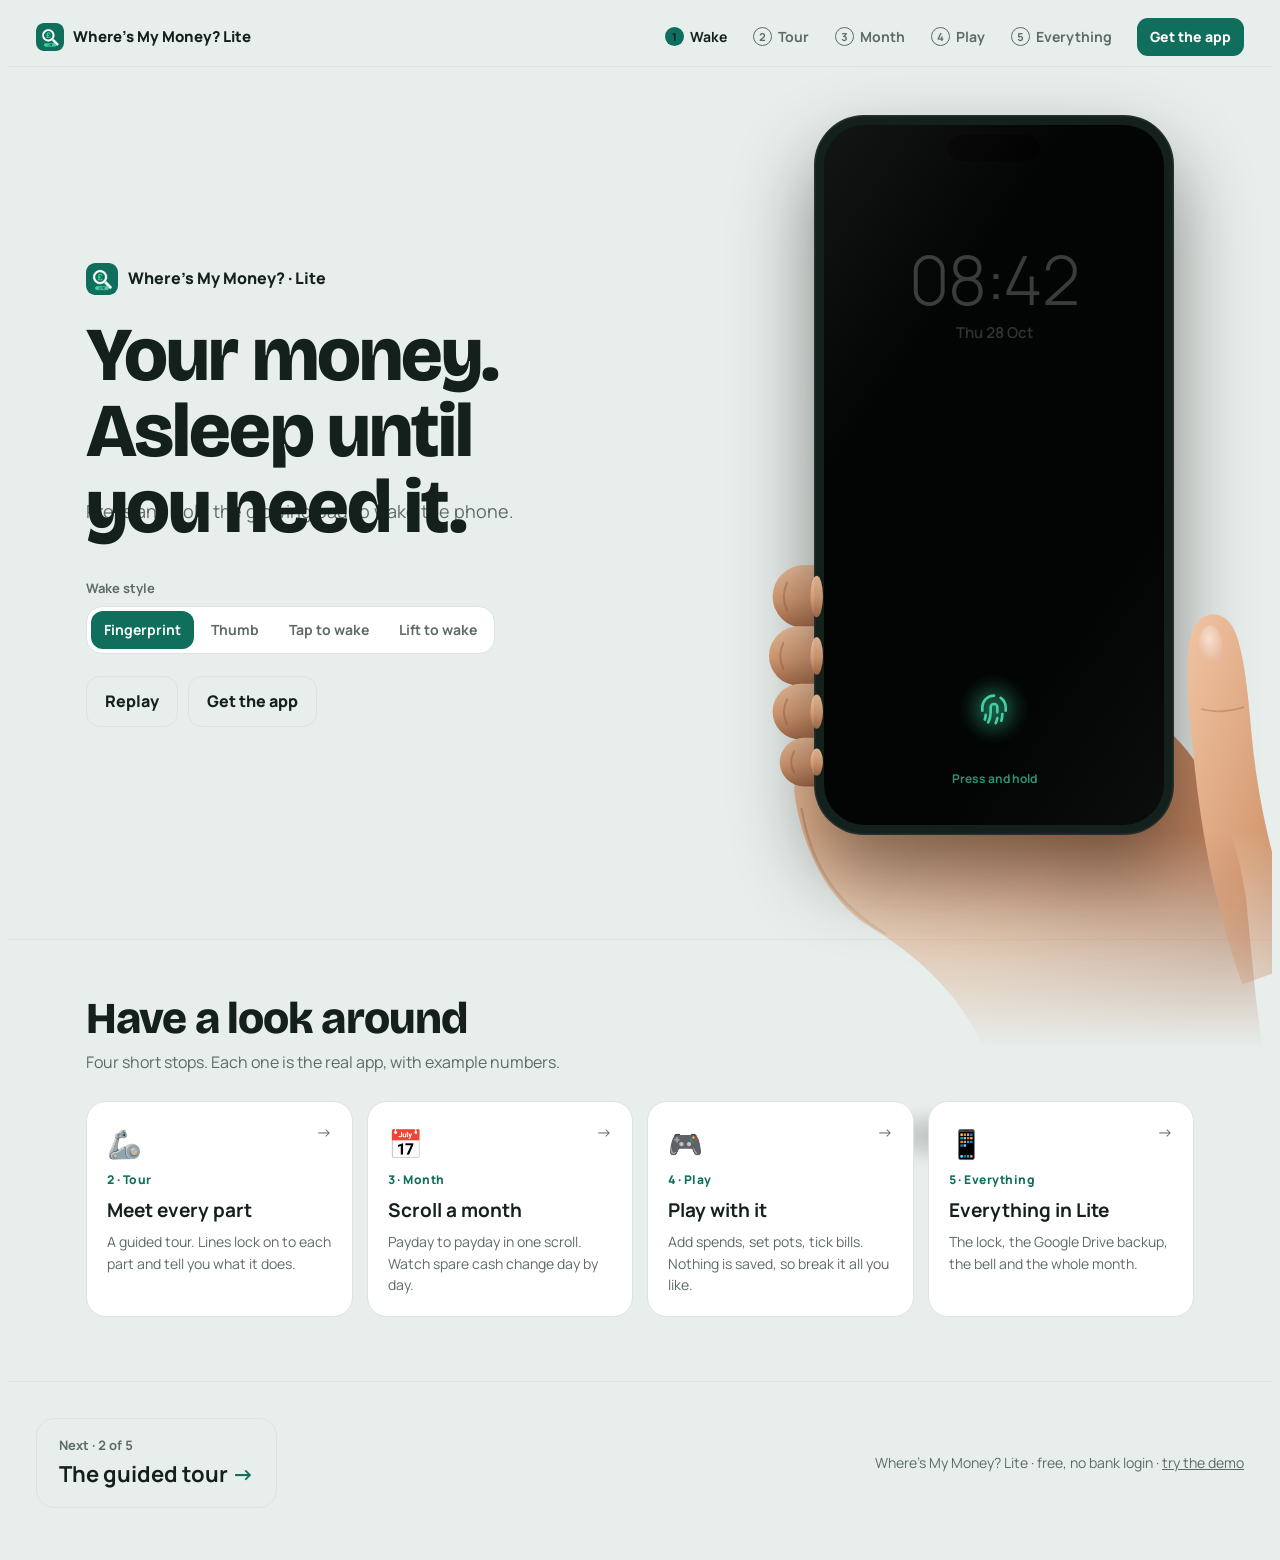
==== index.html @ 887f65d9 "Website v1: five chapters, hand holding the phone, scrolling tour with thumb print Co-Authored-By: C" ====
<!doctype html>
<html lang="en">
<head>
<meta charset="utf-8">
<meta name="viewport" content="width=device-width, initial-scale=1, viewport-fit=cover">
<title>Where's My Money? Lite</title>
<meta name="description" content="Where's My Money? Lite: see what's spare, payday to payday. No bank login, your money stays on your phone.">
<link rel="icon" href="lite-192.png">
<meta name="theme-color" content="#0f1513">
<link rel="preconnect" href="https://fonts.googleapis.com">
<link rel="preconnect" href="https://fonts.gstatic.com" crossorigin>
<link rel="stylesheet" href="https://fonts.googleapis.com/css2?family=Bricolage+Grotesque:opsz,wght@12..96,600;12..96,800&family=Manrope:wght@400;500;600;700;800&display=swap">
<style>
/* Layout: a dark stage. Words + wake-style controls left, one phone right that wakes when you unlock it; a storyboard (motion notes) underneath. */
:root {
  --bg: #0b100e; --stage: #0f1513; --card: #171f1c; --text: #e9f0ed; --muted: #93a39d; --border: #26332f; --row: #1d2724;
  --accent: #3fd0a4; --on-accent: #06221b; --good: #3fd0a4; --bad: #f07a6a;
  --bill: #7fb0ff; --spend: #f2b632; --pot: #f59a4a; --spare: #3fd0a4; --ring-bg: #26332f;
  --zused: #e06cd8; --zfree: #6b5a9e; --zfreetext: #a99ad6;
  --glass: #030504; --phone: #050807; --glow: rgba(63,208,164,.18);
  --display: "Bricolage Grotesque", "Manrope", system-ui, sans-serif;
  --body: "Manrope", system-ui, -apple-system, "Segoe UI", sans-serif;
  --ease: cubic-bezier(.2,.8,.2,1);
  color-scheme: dark;
}
@media (prefers-color-scheme: light) { :root:not([data-theme="dark"]) {
  --bg: #e8eeeb; --stage: #f3f5f4; --card: #ffffff; --text: #14201c; --muted: #5d6b66; --border: #dde3e0; --row: #eef2f0;
  --accent: #0f6e5c; --on-accent: #ffffff; --good: #138a5e; --bad: #c8463a;
  --bill: #2f6fd0; --spend: #b07d00; --pot: #e0701b; --spare: #13a07a; --ring-bg: #dde3e0;
  --zused: #b53aab; --zfree: #c3b6ea; --zfreetext: #6b5a9e;
  --glass: #030504; --phone: #14201c; --glow: rgba(15,110,92,.16);
  color-scheme: light } }
:root[data-theme="light"] {
  --bg: #e8eeeb; --stage: #f3f5f4; --card: #ffffff; --text: #14201c; --muted: #5d6b66; --border: #dde3e0; --row: #eef2f0;
  --accent: #0f6e5c; --on-accent: #ffffff; --good: #138a5e; --bad: #c8463a;
  --bill: #2f6fd0; --spend: #b07d00; --pot: #e0701b; --spare: #13a07a; --ring-bg: #dde3e0;
  --zused: #b53aab; --zfree: #c3b6ea; --zfreetext: #6b5a9e;
  --glass: #030504; --phone: #14201c; --glow: rgba(15,110,92,.16);
  color-scheme: light }

* { box-sizing: border-box; }
html { overflow-x: clip; }
body { background: var(--bg); color: var(--text); font: 16px/1.55 var(--body); font-variant-numeric: tabular-nums; }
.wrap { max-width: 1140px; margin: 0 auto; padding-left: max(16px, env(safe-area-inset-left, 0px)); padding-right: max(16px, env(safe-area-inset-right, 0px)); }
button { font: inherit; color: inherit; cursor: pointer; }
:focus-visible { outline: 3px solid var(--accent); outline-offset: 3px; }

.hero { display: grid; grid-template-columns: minmax(0, 1fr) minmax(0, 400px); gap: 56px; align-items: center; padding-block: 48px 64px; }
.copy { display: grid; gap: 22px; align-content: center; }
.brand { display: flex; align-items: center; gap: 10px; font-weight: 800; }
.brand img { width: 32px; height: 32px; border-radius: 9px; }
.hl { position: relative; min-height: 2.1em; font: 800 clamp(42px, 6vw, 76px)/1 var(--display); letter-spacing: -.025em; margin: 0; }
.hl span { position: absolute; inset: 0 auto auto 0; transition: opacity .7s var(--ease), transform .7s var(--ease), filter .7s; text-wrap: balance; }
.hl .b { color: var(--accent); opacity: 0; transform: translateY(18px); filter: blur(6px); }
.awake .hl .a { opacity: 0; transform: translateY(-18px); filter: blur(6px); }
.awake .hl .b { opacity: 1; transform: none; filter: none; }
.sub { color: var(--muted); font-size: 18px; max-width: 30em; margin: 0; min-height: 3.2em; }
.styles { display: grid; gap: 8px; }
.styles .lbl { font-size: 13px; font-weight: 700; color: var(--muted); }
.seg { display: inline-flex; flex-wrap: wrap; gap: 4px; background: var(--card); border: 1px solid var(--border); border-radius: 16px; padding: 4px; width: fit-content; max-width: 100%; }
.seg button { border: 0; background: none; border-radius: 12px; padding: 8px 13px; font-size: 14px; font-weight: 700; color: var(--muted); transition: background .25s, color .25s; }
.seg button[aria-pressed="true"] { background: var(--accent); color: var(--on-accent); }
.acts { display: flex; gap: 10px; flex-wrap: wrap; }
.btn { border: 1.5px solid var(--border); background: transparent; border-radius: 14px; padding: 12px 18px; font-weight: 800; transition: transform .15s var(--ease); }
.btn:active { transform: scale(.97); }
a.btn { color: var(--text); text-decoration: none; display: inline-block; }
.btn.pri { background: var(--accent); color: var(--on-accent); border-color: transparent; }

/* the phone */
.stage { position: relative; display: grid; grid-template-columns: minmax(0, 1fr); justify-items: center; perspective: 1400px; }
.stage::before { content: ""; position: absolute; top: 12%; width: 110%; max-width: 480px; aspect-ratio: 1; border-radius: 50%;
  background: radial-gradient(circle, var(--glow), transparent 64%); opacity: .35; transition: opacity 1.2s var(--ease); }
.awake .stage::before, .woke .stage::before { opacity: 1; }
.phone { position: relative; width: 360px; max-width: 100%; background: var(--phone); border-radius: 50px; padding: 10px;
  box-shadow: 0 40px 80px rgba(0,0,0,.45), inset 0 0 0 1.5px rgba(255,255,255,.07);
  transform-style: preserve-3d; transition: transform 1.1s var(--ease); }
.phone.flat { transform: rotateX(58deg) translateY(60px) scale(.88); }
.phone.shake { animation: shake .26s linear; }
@keyframes shake { 20% { translate: -3px 0; } 40% { translate: 3px 0; } 60% { translate: -2px 0; } 80% { translate: 2px 0; } }
.screen { position: relative; height: 700px; border-radius: 41px; overflow: hidden; background: var(--glass); touch-action: manipulation; -webkit-user-select: none; user-select: none; }
.screen::after { content: ""; position: absolute; inset: 0; pointer-events: none; z-index: 20;
  background: linear-gradient(125deg, rgba(255,255,255,.07) 0%, rgba(255,255,255,0) 32%, rgba(255,255,255,0) 70%, rgba(255,255,255,.04) 100%); }
.island { position: absolute; top: 10px; left: 50%; translate: -50% 0; width: 92px; height: 26px; border-radius: 99px; background: #000; z-index: 15; }

/* layers */
.layer { position: absolute; inset: 0; transition: opacity .6s var(--ease), transform .6s var(--ease), filter .6s; }
.sleep { display: grid; justify-items: center; align-content: start; padding-top: 120px; color: #cfd8d4; }
.sleep .clock { font: 300 68px/1 var(--body); letter-spacing: -.02em; opacity: .26; }
.sleep .date { font-size: 15px; font-weight: 600; opacity: .22; margin-top: 8px; }
.lock { opacity: 0; display: grid; justify-items: center; align-content: start; padding-top: 110px; text-align: center;
  background: radial-gradient(120% 70% at 50% 0%, color-mix(in srgb, var(--accent) 22%, #0b1210), #0b1210 60%); color: #e9f0ed; }
.lock .clock { font: 300 68px/1 var(--body); letter-spacing: -.02em; }
.lock .date { font-size: 15px; font-weight: 600; color: #a9b8b2; margin-top: 8px; }
.lock .hi { margin-top: 120px; font: 800 30px/1.1 var(--display); opacity: 0; transform: translateY(10px); transition: .7s var(--ease) .25s; }
.lock .tag { display: flex; gap: 8px; align-items: center; justify-content: center; margin-top: 10px; font-weight: 700; color: #3fd0a4; opacity: 0; transition: .7s var(--ease) .45s; }
.lock .tag img { width: 22px; height: 22px; border-radius: 6px; }
.p-lock .lock { opacity: 1; }
.p-lock .lock .hi, .p-lock .lock .tag, .p-app .lock .hi, .p-app .lock .tag { opacity: 1; transform: none; }
.p-lock .sleep, .p-app .sleep { opacity: 0; }
.p-app .lock { opacity: 0; transform: translateY(-40px) scale(1.04); filter: blur(4px); pointer-events: none; }

/* fingerprint pad (in-screen sensor) */
.pad { position: absolute; left: 50%; bottom: 74px; translate: -50% 0; width: 84px; height: 84px; border-radius: 50%; border: 0; background: none; color: #3fd0a4; z-index: 12;
  display: grid; place-items: center; touch-action: none; transition: opacity .4s; }
.pad::before { content: ""; position: absolute; inset: 6px; border-radius: 50%; background: radial-gradient(circle, rgba(63,208,164,.28), rgba(63,208,164,0) 70%); animation: breathe 2.4s ease-in-out infinite; }
@keyframes breathe { 50% { transform: scale(1.18); opacity: .5; } }
.pad svg.fp { position: relative; filter: drop-shadow(0 0 8px rgba(63,208,164,.7)); }
.pad svg.arc { position: absolute; inset: 0; transform: rotate(-90deg); }
.pad svg.arc circle { fill: none; stroke: #3fd0a4; stroke-width: 3.5; stroke-linecap: round; stroke-dasharray: 251; stroke-dashoffset: 251; }
.pad.holding svg.arc circle { stroke-dashoffset: 0; transition: stroke-dashoffset .9s linear; }
.pad.done svg.arc circle { stroke-dashoffset: 0; }
.pad.hide, .p-lock .pad, .p-app .pad { opacity: 0; pointer-events: none; }
.padhint { position: absolute; left: 0; right: 0; bottom: 36px; text-align: center; font-size: 12px; font-weight: 700; color: #3fd0a4; opacity: .7; z-index: 12; transition: opacity .4s; }
.p-lock .padhint, .p-app .padhint { opacity: 0; }
.ripple { position: absolute; width: 84px; height: 84px; border-radius: 50%; border: 2px solid #3fd0a4; pointer-events: none; z-index: 11; translate: -50% -50%; animation: ripple 1s var(--ease) forwards; }
@keyframes ripple { from { transform: scale(.6); opacity: .9; } to { transform: scale(4.2); opacity: 0; } }
.tapdot { position: absolute; width: 46px; height: 46px; border-radius: 50%; background: rgba(63,208,164,.35); translate: -50% -50%; pointer-events: none; z-index: 11; animation: tap .5s var(--ease) forwards; }
@keyframes tap { from { transform: scale(.4); opacity: 1; } to { transform: scale(1.4); opacity: 0; } }
.thumb { position: absolute; right: -150px; bottom: -260px; width: 170px; z-index: 13; pointer-events: none; opacity: 0; }
.thumb.go { animation: thumb 2.3s var(--ease) forwards; }
@keyframes thumb {
  0% { opacity: 0; transform: translate(60px, 80px) rotate(-18deg); }
  25% { opacity: 1; transform: translate(-112px, -132px) rotate(-26deg); }
  32%, 66% { opacity: 1; transform: translate(-112px, -126px) rotate(-26deg) scale(.97); }
  100% { opacity: 0; transform: translate(40px, 60px) rotate(-14deg); } }

/* the app (Darren's real layout) */
.app { opacity: 0; background: var(--stage); color: var(--text); padding: 44px 12px 16px; overflow: hidden; pointer-events: none; }
.p-app .app { opacity: 1; }
.app .bit { opacity: 0; transform: translateY(14px); transition: opacity .55s var(--ease), transform .55s var(--ease); }
.app .bit.in { opacity: 1; transform: none; }
.ahead { display: flex; gap: 10px; align-items: flex-start; padding: 2px 2px 10px; }
.ahead img { width: 42px; height: 42px; border-radius: 11px; }
.ahead .nm { font: 800 18px/1.15 var(--body); }
.ahead .tg { font-size: 12px; font-weight: 700; color: var(--accent); }
.aside { margin-left: auto; display: grid; justify-items: end; gap: 6px; }
.setb { border: 1px solid var(--border); background: var(--card); border-radius: 11px; padding: 5px 9px; font-size: 11px; font-weight: 700; }
.vrow { display: flex; gap: 6px; align-items: center; font-size: 10px; color: var(--muted); }
.bell { position: relative; width: 26px; height: 24px; border: 1px solid var(--border); background: var(--card); border-radius: 8px; display: grid; place-items: center; color: var(--spend); }
.bell b { position: absolute; top: -7px; right: -7px; min-width: 16px; height: 16px; border-radius: 99px; background: var(--bad); color: #fff; font-size: 9px; line-height: 16px; text-align: center; }
.tabl { border-top: 1px solid var(--border); margin: 0 2px 10px; height: 0; }
.c { background: var(--card); border: 1px solid var(--border); border-radius: 18px; padding: 15px; margin-bottom: 10px; }
.lbl2 { font-size: 10px; font-weight: 800; letter-spacing: .07em; color: var(--muted); text-transform: uppercase; }
.sthead { display: flex; justify-content: space-between; gap: 10px; }
.big { font: 800 36px/1.05 var(--body); letter-spacing: -.02em; color: var(--accent); margin: 4px 0 6px; }
.key { font-size: 10px; color: var(--muted); display: flex; flex-wrap: wrap; gap: 0 6px; }
.key span { white-space: nowrap; display: inline-flex; align-items: center; }
.dot { display: inline-block; width: 7px; height: 7px; border-radius: 50%; margin-right: 4px; flex: none; }
.dot.bill { background: var(--bill); } .dot.pot { background: var(--pot); } .dot.spend { background: var(--spend); } .dot.spare { background: var(--spare); }
.dot.zused { background: var(--zused); } .dot.zfree { background: var(--zfree); }
.ring { width: 88px; height: 88px; flex: none; }
.ring circle { fill: none; stroke-width: 10; }
.ring .bg { stroke: var(--ring-bg); } .ring .sb { stroke: var(--bill); } .ring .sp { stroke: var(--pot); } .ring .ss { stroke: var(--spend); } .ring .sf { stroke: var(--spare); }
.ring text, .zring text { fill: var(--text); font: 800 18px var(--body); }
.strows { margin-top: 10px; font-size: 13px; }
.strows .r { display: flex; justify-content: space-between; padding: 7px 0; border-top: 1px dashed var(--border); color: var(--muted); }
.strows .r b { color: var(--text); }
.strows .r .u { color: var(--text); font-weight: 700; border-bottom: 2px dotted var(--muted); }
.strows .r b.k-bill { color: var(--bill); } .strows .r b.k-spend { color: var(--spend); } .strows .r b.k-pot { color: var(--pot); }
.strows .r.line { border-top: 2px solid var(--text); padding: 0; margin-top: 4px; }
.strows .r.tot { color: var(--text); font-weight: 800; border-top: 0; }
.zc { display: flex; justify-content: space-between; align-items: center; }
.zrow { display: flex; align-items: center; gap: 6px; font-size: 13px; color: var(--muted); margin-top: 6px; }
.zrow b { color: var(--text); margin-left: 8px; } .zrow b.f { color: var(--zfreetext); }
.zc small { font-size: 10px; color: var(--muted); display: block; margin-top: 6px; }
.zring { width: 82px; height: 82px; flex: none; }
.zring circle { fill: none; stroke-width: 9; } .zring .zf { stroke: var(--zfree); } .zring .zu { stroke: var(--zused); }
.zring text.s { font: 600 9px var(--body); fill: var(--muted); }
.fold { display: flex; align-items: center; gap: 0; font: 800 16px var(--body); padding: 14px 15px; }
.fold .dot { width: 8px; height: 8px; margin-right: 8px; }
.fold svg { margin-left: auto; color: var(--muted); }
.fold.s { color: var(--spend); } .fold.s .dot { background: var(--spend); }
.fold.p { color: var(--pot); } .fold.p .dot { background: var(--pot); }
.fold.k { color: var(--zused); } .fold.k .dot { background: var(--zused); }
.fold.b { color: var(--bill); } .fold.b .dot { background: var(--bill); }

/* storyboard */
section.notes { border-top: 1px solid var(--border); padding-block: 48px 72px; }
.nhead { display: flex; justify-content: space-between; align-items: end; gap: 16px; flex-wrap: wrap; margin-bottom: 22px; }
.nhead h2 { font: 800 clamp(28px, 3.6vw, 40px)/1.05 var(--display); letter-spacing: -.02em; margin: 0; }
.nhead p { margin: 6px 0 0; color: var(--muted); max-width: 40em; }
.beats { list-style: none; margin: 0; padding: 0; display: grid; grid-template-columns: repeat(4, minmax(0, 1fr)); gap: 12px; }
.beat { background: var(--card); border: 1px solid var(--border); border-radius: 16px; padding: 14px; display: grid; gap: 6px; align-content: start; transition: border-color .3s, transform .3s var(--ease), background .3s; }
.beat .t { font-size: 12px; font-weight: 800; color: var(--muted); }
.beat b { font-size: 15px; }
.beat p { margin: 0; font-size: 13px; color: var(--muted); }
.beat .bar { height: 3px; border-radius: 99px; background: var(--row); overflow: hidden; }
.beat .bar i { display: block; height: 100%; width: 0; background: var(--accent); }
.beat.now { border-color: var(--accent); transform: translateY(-3px); }
.beat.now .t { color: var(--accent); }
.beat.done .bar i { width: 100%; }
.copied { font-size: 13px; color: var(--accent); font-weight: 700; min-height: 1.4em; }
textarea.fallback { width: 100%; height: 160px; margin-top: 10px; background: var(--card); color: var(--text); border: 1px solid var(--border); border-radius: 12px; padding: 10px; font: 12px/1.5 var(--body); }

/* chapter cards (replace the old motion notes) */
section.chapters { border-top: 1px solid var(--border); padding-block: 56px 64px; }
.chapters h2 { font: 800 clamp(30px, 4vw, 44px)/1.05 var(--display); letter-spacing: -.02em; margin: 0; }
.chlead { color: var(--muted); margin: 8px 0 26px; }
.chgrid { display: grid; grid-template-columns: repeat(4, minmax(0, 1fr)); gap: 14px; }
.chc { position: relative; display: grid; gap: 6px; align-content: start; padding: 20px; border-radius: 20px; background: var(--card); border: 1px solid var(--border); color: var(--text); text-decoration: none;
  transition: transform .25s var(--ease), border-color .25s; }
.chc:hover { transform: translateY(-4px); border-color: var(--accent); }
.chc .ci { font-size: 28px; }
.chc small { font-size: 12px; font-weight: 800; color: var(--accent); letter-spacing: .04em; }
.chc b { font-size: 19px; }
.chc p { margin: 0; color: var(--muted); font-size: 14px; }
.chc i { font-style: normal; position: absolute; top: 18px; right: 20px; color: var(--muted); transition: transform .25s var(--ease), color .25s; }
.chc:hover i { transform: translateX(4px); color: var(--accent); }
/* the hand: hidden while the phone lies flat (lift style) and while the old thumb plays (thumb style) */
.inhand svg.hand-back, .inhand svg.hand-front, .inhand .handshadow { transition: opacity .6s var(--ease); }
.inhand:has(.phone.flat) svg.hand-back, .inhand:has(.phone.flat) svg.hand-front, .inhand:has(.phone.flat) .handshadow { opacity: 0; }
.inhand.thumbing .hand-front .hthumb { opacity: 0; transition: opacity .3s; }
.inhand .hand-front .hthumb { transition: opacity .4s .3s, transform .35s var(--ease); }
.stage { padding-bottom: 40px; }
@media (max-width: 960px) { .chgrid { grid-template-columns: repeat(2, minmax(0, 1fr)); } }
@media (max-width: 520px) {
  .hl { min-height: 3.15em; }
  .chgrid { grid-template-columns: minmax(0, 1fr); }
  .stage .inhand { width: 300px; max-width: 82%; translate: -14px 0; }
  .stage .phone { width: 100%; }
}

@media (max-width: 960px) {
  .hero { grid-template-columns: minmax(0, 1fr); gap: 36px; padding-block: 28px 48px; }
  .beats { grid-template-columns: repeat(2, minmax(0, 1fr)); }
}
@media (max-width: 420px) {
  .screen { height: 640px; }
  .sleep, .lock { padding-top: 96px; }
  .lock .hi { margin-top: 96px; }
  .beats { grid-template-columns: minmax(0, 1fr); }
}
@media (prefers-reduced-motion: reduce) { *, *::before, *::after { animation-duration: .01ms !important; animation-iteration-count: 1 !important; transition-duration: .01ms !important; transition-delay: 0s !important; } }
</style>
<link rel="stylesheet" href="site.css">
</head>
<body data-page="home">
<main id="page">
  <div class="wrap hero">
    <div class="copy">
      <div class="brand"><img src="lite-192.png" alt="">Where's My Money? · Lite</div>
      <h1 class="hl" aria-live="polite"><span class="a">Your money. Asleep until you need it.</span><span class="b">Payday to payday.</span></h1>
      <p class="sub" id="sub">Press and hold the glowing pad to wake the phone.</p>
      <div class="styles">
        <span class="lbl" id="stylelbl">Wake style</span>
        <div class="seg" role="group" aria-labelledby="stylelbl" id="styleseg">
          <button type="button" data-s="finger" aria-pressed="true">Fingerprint</button>
          <button type="button" data-s="thumb" aria-pressed="false">Thumb</button>
          <button type="button" data-s="tap" aria-pressed="false">Tap to wake</button>
          <button type="button" data-s="lift" aria-pressed="false">Lift to wake</button>
        </div>
      </div>
      <div class="acts">
        <button type="button" class="btn pri" id="play">Wake it</button>
        <button type="button" class="btn" id="replay">Replay</button>
        <a class="btn ghost" href="https://df-ai-lab.github.io/wheres-my-money-lite/" target="_blank" rel="noopener">Get the app</a>
      </div>
    </div>

    <div class="stage">
      <div class="phone" id="phone">
        <div class="screen" id="screen" tabindex="0" aria-label="Phone screen">
          <div class="island"></div>
          <div class="layer sleep" aria-hidden="true"><div class="clock">08:42</div><div class="date">Thu 28 Oct</div></div>
          <div class="layer lock" aria-hidden="true">
            <div class="clock">08:42</div><div class="date">Thu 28 Oct</div>
            <div class="hi">Hi Darren 👋</div>
            <div class="tag"><img src="lite-192.png" alt="">Where's My Money? · Lite</div>
          </div>
          <div class="layer app" id="app" aria-hidden="true">
            <div class="ahead bit">
              <img src="lite-192.png" alt="">
              <div><div class="nm">Where's My Money?</div><div class="tg">Payday to payday · Lite</div></div>
              <div class="aside"><span class="setb">⚙ Settings</span>
                <div class="vrow"><span class="bell">
                  <svg width="13" height="13" viewBox="0 0 24 24" fill="none" stroke="currentColor" stroke-width="2"><path d="M6 8a6 6 0 0 1 12 0c0 7 3 9 3 9H3s3-2 3-9"/><path d="M10.3 21a1.9 1.9 0 0 0 3.4 0"/></svg><b>10</b></span>demo.v0.59</div>
              </div>
            </div>
            <div class="tabl bit"></div>
            <div class="c bit" id="stc">
              <div class="sthead">
                <div>
                  <div class="lbl2">Spare cash left ⓘ</div>
                  <div class="big" id="big">£0.00</div>
                  <div class="key"><span><i class="dot bill"></i>Bills 47%</span>·<span><i class="dot pot"></i>Pots 2%</span>·<span><i class="dot spend"></i>Spends 2%</span>·<span><i class="dot spare"></i>Spare 48%</span></div>
                </div>
                <svg class="ring" viewBox="0 0 100 100" aria-hidden="true">
                  <circle cx="50" cy="50" r="40" class="bg"/>
                  <circle cx="50" cy="50" r="40" class="sb" transform="rotate(-90 50 50)"/>
                  <circle cx="50" cy="50" r="40" class="sp" transform="rotate(-90 50 50)"/>
                  <circle cx="50" cy="50" r="40" class="ss" transform="rotate(-90 50 50)"/>
                  <circle cx="50" cy="50" r="40" class="sf" transform="rotate(-90 50 50)"/>
                  <text x="50" y="57" text-anchor="middle" id="pc">0%</text>
                </svg>
              </div>
              <div class="strows">
                <div class="r bit"><span>Pay</span><span class="u">£2,500.00</span></div>
                <div class="r bit"><span>+ Left from last month</span><span class="u">Add</span></div>
                <div class="r bit"><span><i class="dot bill"></i>− Bills</span><b class="k-bill">£1,183.73</b></div>
                <div class="r bit"><span><i class="dot spend"></i>− Spends ⓘ</span><b class="k-spend">£46.70</b></div>
                <div class="r bit"><span><i class="dot pot"></i>Pots left ⓘ</span><b class="k-pot">£490.00</b></div>
                <div class="r line bit"></div>
                <div class="r tot bit"><span>Starting spare</span><span>£766.27</span></div>
                <div class="r tot bit"><span>Actual spare</span><span>£1,209.57</span></div>
              </div>
            </div>
            <div class="c bit">
              <div class="zc">
                <div><div class="lbl2">Zopa credit card</div>
                  <div class="zrow"><i class="dot zused"></i>Used<b>£45.00</b></div>
                  <div class="zrow"><i class="dot zfree"></i>Free<b class="f">£455.00</b></div>
                  <small>Limit £500.00</small></div>
                <svg class="zring" viewBox="0 0 100 100" aria-hidden="true">
                  <circle cx="50" cy="50" r="40" class="zf"/>
                  <circle cx="50" cy="50" r="40" class="zu" id="zu" transform="rotate(-90 50 50)"/>
                  <text x="50" y="54" text-anchor="middle">9%</text><text x="50" y="68" text-anchor="middle" class="s">used</text>
                </svg>
              </div>
            </div>
            <div class="c fold s bit"><i class="dot"></i>Add a spend<svg width="14" height="14" viewBox="0 0 14 14"><path d="M5 2l5 5-5 5" fill="none" stroke="currentColor" stroke-width="2" stroke-linecap="round"/></svg></div>
            <div class="c fold p bit"><i class="dot"></i>Monthly pots<svg width="14" height="14" viewBox="0 0 14 14"><path d="M5 2l5 5-5 5" fill="none" stroke="currentColor" stroke-width="2" stroke-linecap="round"/></svg></div>
            <div class="c fold k bit"><i class="dot"></i>Credit card<svg width="14" height="14" viewBox="0 0 14 14"><path d="M5 2l5 5-5 5" fill="none" stroke="currentColor" stroke-width="2" stroke-linecap="round"/></svg></div>
            <div class="c fold b bit"><i class="dot"></i>Bills (every month)<svg width="14" height="14" viewBox="0 0 14 14"><path d="M5 2l5 5-5 5" fill="none" stroke="currentColor" stroke-width="2" stroke-linecap="round"/></svg></div>
          </div>

          <button type="button" class="pad" id="pad" aria-label="Press and hold to unlock">
            <svg class="arc" viewBox="0 0 84 84"><circle cx="42" cy="42" r="40"/></svg>
            <svg class="fp" width="40" height="40" viewBox="0 0 24 24" fill="none" stroke="currentColor" stroke-width="1.6" stroke-linecap="round"><path d="M12 4a7 7 0 0 0-7 7v2"/><path d="M19 13v-2a7 7 0 0 0-3-5.7"/><path d="M8.5 20c.9-1.6 1.5-3.6 1.5-6v-3a2 2 0 0 1 4 0v3"/><path d="M14 17.5c-.2 1-.5 2-1 3"/><path d="M17 15c0 1.5-.2 2.8-.6 4"/><path d="M7 15.5c0 1-.2 2-.5 2.8"/></svg>
          </button>
          <div class="padhint" id="padhint">Press and hold</div>
          <svg class="thumb" id="thumb" viewBox="0 0 170 300" aria-hidden="true">
            <defs><linearGradient id="skin" x1="0" x2="1"><stop offset="0" stop-color="#d9a37f"/><stop offset="1" stop-color="#b97f5c"/></linearGradient></defs>
            <path d="M40 300 L40 90 Q40 20 85 20 Q130 20 130 90 L130 300 Z" fill="url(#skin)"/>
            <path d="M58 70 Q58 36 85 36 Q112 36 112 70 L112 92 Q85 102 58 92 Z" fill="#f1d3bf" opacity=".85"/>
            <path d="M48 170 Q85 182 122 170" stroke="#a46e4e" stroke-width="2" fill="none" opacity=".5"/>
          </svg>
        </div>
      </div>
    </div>
  </div>

  <section class="chapters">
    <div class="wrap">
      <h2>Have a look around</h2>
      <p class="chlead">Four short stops. Each one is the real app, with example numbers.</p>
      <div class="chgrid">
        <a class="chc" href="tour.html"><span class="ci">🦾</span><small>2 · Tour</small><b>Meet every part</b><p>A guided tour. Lines lock on to each part and tell you what it does.</p><i>→</i></a>
        <a class="chc" href="month.html"><span class="ci">📅</span><small>3 · Month</small><b>Scroll a month</b><p>Payday to payday in one scroll. Watch spare cash change day by day.</p><i>→</i></a>
        <a class="chc" href="play.html"><span class="ci">🎮</span><small>4 · Play</small><b>Play with it</b><p>Add spends, set pots, tick bills. Nothing is saved, so break it all you like.</p><i>→</i></a>
        <a class="chc" href="features.html"><span class="ci">📱</span><small>5 · Everything</small><b>Everything in Lite</b><p>The lock, the Google Drive backup, the bell and the whole month.</p><i>→</i></a>
      </div>
    </div>
    <div hidden><button type="button" id="copy"></button><div id="copied"></div><ol id="beats"></ol><div id="fb"></div></div>
  </section>
</main>

<script src="site.js"></script>
<script>
(() => {
  const $ = id => document.getElementById(id);
  const reduce = matchMedia('(prefers-reduced-motion: reduce)').matches;
  const page = $('page'), phone = $('phone'), screen = $('screen'), pad = $('pad');
  const C = 2 * Math.PI * 40;
  const hand = window.Hand ? Hand.wrap(phone) : null;

  // storyboard: [start ms, end ms, name, what happens]. Times are from the moment the unlock is accepted.
  const BEATS = [
    [-900, 0, 'Hold', 'Thumb rests on the glowing pad. A mint ring fills around it in 900 ms. The pad breathes slowly before that.'],
    [0, 300, 'Accept', 'Tiny side-to-side shake (haptic). Three mint ripples spread out from the pad and fade.'],
    [300, 1100, 'Lock screen', 'Glass lights up teal from the top. Clock sharpens. "Hi Darren 👋" rises in, then the Lite name and icon.'],
    [1500, 1900, 'Into the app', 'Lock screen lifts away and blurs. The header slides up into place.'],
    [1900, 2800, 'Spare cash', 'The spare card fades up. £0.00 rolls to £1,209.57 with an ease-out.'],
    [2100, 3600, 'The ring', 'Ring draws in order: bills (blue), pots (orange), spends (gold), spare (mint). Each starts where the last ends.'],
    [2500, 3500, 'Rows', 'Pay, Left, Bills, Spends, Pots left, Starting and Actual spare slide in, 80 ms apart.'],
    [3400, 4600, 'Settle', 'Zopa card and its ring, then the four folded cards. Headline changes to "Payday to payday."'],
  ];
  const beats = $('beats');
  BEATS.forEach(([a, b, n, d]) => beats.insertAdjacentHTML('beforeend',
    `<li class="beat"><span class="t">${a < 0 ? 'before' : a + '–' + b + ' ms'}</span><b>${n}</b><p>${d}</p><span class="bar"><i></i></span></li>`));
  const beatEls = [...beats.children];
  const beatAt = (i, on) => { beatEls.forEach((el, k) => { el.classList.toggle('now', k === i && on); if (k < i) el.classList.add('done'); }); };

  let style = 'finger', state = 'sleep', timers = [];
  const later = (ms, fn) => timers.push(setTimeout(fn, ms));
  const clear = () => { timers.forEach(clearTimeout); timers = []; };
  const SUB = {
    finger: 'Press and hold the glowing pad to wake the phone.',
    thumb: 'Press Wake it and watch a thumb unlock it.',
    tap: 'Double-tap the glass to wake it.',
    lift: 'The phone is lying flat. Press Wake it to lift it up.',
  };
  const HINT = { finger: 'Press and hold', thumb: 'Watch the thumb', tap: 'Double-tap', lift: 'Lift to wake' };

  function ring(parts) {
    let start = 0;
    parts.forEach(([cls, p, dur]) => {
      const el = document.querySelector('.ring .' + cls), len = p * C;
      el.style.transition = dur ? `stroke-dasharray ${dur}ms cubic-bezier(.2,.8,.2,1)` : 'none';
      el.setAttribute('stroke-dashoffset', -start * C);
      el.setAttribute('stroke-dasharray', (dur === undefined ? '0' : (len > 3 ? len - 2 : len)) + ' ' + C);
      start += p;
    });
  }
  const SEG = [['sb', .4735], ['sp', .024], ['ss', .0187], ['sf', .4838]];
  function resetApp() {
    document.querySelectorAll('.app .bit').forEach(b => b.classList.remove('in'));
    SEG.forEach(([c]) => { const el = document.querySelector('.ring .' + c); el.style.transition = 'none'; el.setAttribute('stroke-dasharray', '0 ' + C); });
    $('zu').style.transition = 'none'; $('zu').setAttribute('stroke-dasharray', '0 ' + C);
    $('big').textContent = '£0.00'; $('pc').textContent = '0%';
  }
  const fmt = n => '£' + n.toLocaleString('en-GB', { minimumFractionDigits: 2, maximumFractionDigits: 2 });
  function roll(el, to, d, f) { const t0 = performance.now();
    const step = now => { const k = Math.min((now - t0) / d, 1), e = 1 - Math.pow(1 - k, 3); el.textContent = f(to * e); if (k < 1) requestAnimationFrame(step); };
    requestAnimationFrame(step); }

  function setState(s) { state = s; screen.classList.remove('p-sleep', 'p-lock', 'p-app'); screen.classList.add('p-' + s); }

  function sleep() {
    clear(); page.classList.remove('awake', 'woke'); setState('sleep'); resetApp();
    pad.classList.remove('holding', 'done'); pad.classList.toggle('hide', style === 'tap' || style === 'lift');
    $('padhint').textContent = HINT[style];
    phone.classList.toggle('flat', style === 'lift');
    $('thumb').classList.remove('go'); if (hand) hand.classList.remove('thumbing');
    $('sub').textContent = SUB[style];
    $('play').hidden = style === 'finger' || style === 'tap';
    beatEls.forEach(b => b.classList.remove('now', 'done'));
    if (style === 'finger') beatAt(0, true);
  }

  function woken() {   // the final state with no motion
    clear(); setState('app'); page.classList.add('awake', 'woke'); phone.classList.remove('flat');
    document.querySelectorAll('.app .bit').forEach(b => b.classList.add('in'));
    let start = 0; SEG.forEach(([c, p]) => { const el = document.querySelector('.ring .' + c); el.style.transition = 'none';
      el.setAttribute('stroke-dashoffset', -start * C); el.setAttribute('stroke-dasharray', (p * C > 3 ? p * C - 2 : p * C) + ' ' + C); start += p; });
    $('zu').setAttribute('stroke-dasharray', (.09 * C - 1.5) + ' ' + C);
    $('big').textContent = '£1,209.57'; $('pc').textContent = '48%';
    beatEls.forEach(b => { b.classList.remove('now'); b.classList.add('done'); });
    $('sub').textContent = 'Spare cash first. Everything else one tap away. Press Replay to see it again.';
  }

  function ripples(x, y) {
    for (let i = 0; i < 3; i++) later(i * 160, () => { const r = document.createElement('span'); r.className = 'ripple';
      r.style.left = x + 'px'; r.style.top = y + 'px'; screen.appendChild(r); setTimeout(() => r.remove(), 1100); });
  }

  // the orchestrated wake (times match BEATS)
  function wake(x, y) {
    if (state !== 'sleep') return;
    if (reduce) return woken();
    clear(); pad.classList.add('done');
    if (navigator.vibrate) navigator.vibrate(25);
    phone.classList.remove('shake'); void phone.offsetWidth; phone.classList.add('shake');
    const sr = screen.getBoundingClientRect();
    if (x === undefined) { const pr = pad.getBoundingClientRect(); x = pr.left + pr.width / 2 - sr.left; y = pr.top + pr.height / 2 - sr.top; }
    ripples(x, y); beatAt(1, true); page.classList.add('woke');
    later(300, () => { setState('lock'); beatAt(2, true); });
    later(1500, () => { setState('app'); beatAt(3, true); document.querySelector('.ahead').classList.add('in'); document.querySelector('.tabl').classList.add('in'); });
    later(1900, () => { beatAt(4, true); $('stc').classList.add('in'); roll($('big'), 1209.57, 900, fmt); });
    later(2100, () => { beatAt(5, true);
      let start = 0, t = 0; const durs = [500, 220, 200, 600];
      SEG.forEach(([c, p], i) => { const s0 = start, at = t; later(at, () => { const el = document.querySelector('.ring .' + c);
        el.setAttribute('stroke-dashoffset', -s0 * C); el.style.transition = `stroke-dasharray ${durs[i]}ms cubic-bezier(.2,.8,.2,1)`;
        el.setAttribute('stroke-dasharray', (p * C > 3 ? p * C - 2 : p * C) + ' ' + C); }); start += p; t += durs[i]; });
      roll($('pc'), 48, 1500, v => Math.round(v) + '%'); });
    later(2500, () => { beatAt(6, true); document.querySelectorAll('.strows .bit').forEach((r, i) => later(i * 80, () => r.classList.add('in'))); });
    later(3400, () => { beatAt(7, true); const cards = document.querySelectorAll('.app > .c.bit:not(#stc)');
      cards.forEach((c, i) => later(i * 140, () => c.classList.add('in')));
      later(250, () => { $('zu').style.transition = 'stroke-dasharray .6s cubic-bezier(.2,.8,.2,1)'; $('zu').setAttribute('stroke-dasharray', (.09 * C - 1.5) + ' ' + C); });
      later(500, () => page.classList.add('awake')); });
    later(4600, () => { beatEls.forEach(b => { b.classList.remove('now'); b.classList.add('done'); });
      $('sub').textContent = 'Spare cash first. Everything else one tap away. Press Replay to see it again.'; });
  }

  // fingerprint: press and hold 900 ms
  let hold = null;
  const holdStart = e => { if (state !== 'sleep' || style === 'tap' || style === 'lift') return; if (e) e.preventDefault();
    pad.classList.add('holding'); $('padhint').textContent = 'Keep holding…';
    hold = setTimeout(() => { hold = null; pad.classList.remove('holding'); wake(); }, 900); };
  const holdEnd = () => { if (hold) { clearTimeout(hold); hold = null; pad.classList.remove('holding'); $('padhint').textContent = 'Hold a little longer'; } };
  pad.addEventListener('pointerdown', holdStart);
  ['pointerup', 'pointerleave', 'pointercancel'].forEach(ev => pad.addEventListener(ev, holdEnd));
  pad.addEventListener('keydown', e => { if ((e.key === 'Enter' || e.key === ' ') && !e.repeat) holdStart(e); });
  pad.addEventListener('keyup', e => { if (e.key === 'Enter' || e.key === ' ') holdEnd(); });

  // tap to wake: two taps within 350 ms
  let lastTap = 0;
  screen.addEventListener('pointerdown', e => {
    if (style !== 'tap' || state !== 'sleep') return;
    const sr = screen.getBoundingClientRect(), x = e.clientX - sr.left, y = e.clientY - sr.top;
    const d = document.createElement('span'); d.className = 'tapdot'; d.style.left = x + 'px'; d.style.top = y + 'px'; screen.appendChild(d); setTimeout(() => d.remove(), 600);
    const now = performance.now(); if (now - lastTap < 350) { lastTap = 0; wake(x, y); } else lastTap = now;
  });
  screen.addEventListener('keydown', e => { if (style === 'tap' && (e.key === 'Enter' || e.key === ' ') && e.target === screen) { e.preventDefault(); wake(); } });

  // Wake it: thumb and lift styles (and a shortcut for the others)
  $('play').onclick = () => {
    if (state !== 'sleep') sleep();
    if (reduce) return woken();
    if (style === 'thumb') { beatAt(0, true); if (hand) { hand.classList.add('thumbing'); setTimeout(() => hand.classList.remove('thumbing'), 2400); } const t = $('thumb'); t.classList.remove('go'); void t.offsetWidth; t.classList.add('go');
      later(650, () => pad.classList.add('holding')); later(1550, () => { pad.classList.remove('holding'); wake(); }); }
    else if (style === 'lift') { phone.classList.remove('flat'); later(1000, () => wake(undefined, undefined)); }
    else wake();
  };
  $('replay').onclick = () => { sleep(); if (reduce) later(50, woken); };
  document.querySelectorAll('#styleseg button').forEach(b => b.onclick = () => { style = b.dataset.s;
    document.querySelectorAll('#styleseg button').forEach(x => x.setAttribute('aria-pressed', x === b)); sleep(); if (reduce) later(50, woken); });

  // copy the storyboard as plain text (for a Higgsfield / Remotion prompt)
  $('copy').onclick = () => {
    const txt = "Where's My Money? Lite: wake to unlock (dark phone, mint #3fd0a4 on near-black)\n" +
      BEATS.map(([a, b, n, d], i) => `${i + 1}. ${a < 0 ? 'Before' : a + '-' + b + ' ms'} ${n}: ${d}`).join('\n');
    const done = () => { $('copied').textContent = 'Copied'; setTimeout(() => $('copied').textContent = '', 1800); };
    const fallback = () => { $('fb').innerHTML = '<textarea class="fallback" id="fbt" readonly></textarea>'; $('fbt').value = txt; $('fbt').select(); $('copied').textContent = 'Select all and copy'; };
    try { navigator.clipboard.writeText(txt).then(done, fallback); } catch (e) { fallback(); }
  };

  sleep();
  if (reduce) woken();
})();
</script>
</body>
</html>
---- site.css ----
/* Shared bits for every page: the chapter nav, the "next chapter" band, the hand that holds the phone and the thumb print.
   Colours come from each page's own tokens (--bg, --text, --border, --accent or --mint). */

/* ---------- chapter nav (top of every page, scrolls away) ---------- */
.sitenav { position: relative; z-index: 50; border-bottom: 1px solid var(--border); background: var(--bg); font-family: "Manrope", system-ui, sans-serif; }
.sitenav .in { max-width: 1240px; margin: 0 auto; display: flex; align-items: center; gap: 14px;
  padding: 10px max(16px, env(safe-area-inset-right, 0px)) 10px max(16px, env(safe-area-inset-left, 0px)); }
.sitenav .home { display: flex; align-items: center; gap: 9px; color: var(--text); text-decoration: none; font-weight: 800; font-size: 15px; white-space: nowrap; }
.sitenav .home img { width: 28px; height: 28px; border-radius: 8px; }
.sitenav .chs { display: flex; gap: 4px; margin-left: auto; overflow-x: auto; scrollbar-width: none; min-width: 0; }
.sitenav .chs::-webkit-scrollbar { display: none; }
.sitenav .chs a { flex: none; display: flex; align-items: center; gap: 6px; padding: 7px 11px; border-radius: 10px; color: var(--muted, #93a39d); text-decoration: none; font-weight: 700; font-size: 14px; transition: background .2s, color .2s; }
.sitenav .chs a i { font-style: normal; font-size: 11px; width: 19px; height: 19px; border-radius: 50%; display: grid; place-items: center; border: 1.5px solid currentColor; }
.sitenav .chs a:hover { color: var(--text); background: color-mix(in srgb, var(--text) 7%, transparent); }
.sitenav .chs a[aria-current="page"] { color: var(--text); }
.sitenav .chs a[aria-current="page"] i { background: var(--accent, var(--mint)); border-color: transparent; color: #06221b; }
.sitenav .get { flex: none; border-radius: 11px; padding: 8px 13px; font-weight: 800; font-size: 14px; text-decoration: none; background: var(--accent, var(--mint)); color: var(--on-accent, #06221b); }
@media (max-width: 760px) {
  .sitenav .in { flex-wrap: wrap; gap: 8px 10px; }
  .sitenav .chs { order: 3; width: 100%; margin-left: 0; }
  .sitenav .get { margin-left: auto; }
  .sitenav .chs a { padding: 6px 9px; font-size: 13px; }
}

/* ---------- next chapter band (bottom of every page) ---------- */
.nextch { border-top: 1px solid var(--border); background: var(--bg); font-family: "Manrope", system-ui, sans-serif; }
.nextch .in { max-width: 1240px; margin: 0 auto; display: flex; flex-wrap: wrap; gap: 14px 24px; align-items: center; justify-content: space-between;
  padding: 36px max(16px, env(safe-area-inset-right, 0px)) 44px max(16px, env(safe-area-inset-left, 0px)); }
.nextch a.go { display: grid; gap: 2px; text-decoration: none; color: var(--text); padding: 16px 22px; border-radius: 18px; border: 1.5px solid var(--border); transition: border-color .2s, transform .2s; }
.nextch a.go:hover { border-color: var(--accent, var(--mint)); transform: translateX(4px); }
.nextch a.go small { color: var(--muted, #93a39d); font-weight: 700; font-size: 13px; }
.nextch a.go b { font-size: 22px; }
.nextch a.go b span { color: var(--accent, var(--mint)); }
.nextch .small { color: var(--muted, #93a39d); font-size: 14px; }
.nextch .small a { color: inherit; }

/* ---------- the hand holding the phone ---------- */
/* .inhand wraps .phone. The hand is two SVG layers: .hand-back sits behind the phone (palm, fingers), .hand-front on top (thumb, fingertips).
   Both cover the same box: from 30% left of the phone to 40% right, from 37.5% down to 37.5% below it (viewBox -120 300 680 800, phone = 0..400 x 0..800). */
.inhand { position: relative; display: grid; grid-template-columns: minmax(0, 1fr); justify-items: center; isolation: isolate; max-width: 100%; }
.inhand > .phone { min-width: 0; }
.inhand > .phone { z-index: 1; }
.inhand .hand-back, .inhand .hand-front { position: absolute; left: -30%; width: 170%; top: 37.5%; height: 100%; pointer-events: none; overflow: visible; }
.inhand .hand-back { z-index: 0; -webkit-mask-image: linear-gradient(#000 62%, transparent 92%); mask-image: linear-gradient(#000 62%, transparent 92%); }
.inhand .hand-front { z-index: 2; -webkit-mask-image: linear-gradient(#000 62%, transparent 92%); mask-image: linear-gradient(#000 62%, transparent 92%); }
.inhand .hand-front .hthumb { transform-box: view-box; transform-origin: 520px 880px; transition: transform .35s cubic-bezier(.2,.8,.2,1); }
.inhand.press .hand-front .hthumb { transform: rotate(-4deg) translate(-6px, 2px); }
/* the gentle hover: the whole hand + phone floats */
.inhand.float { animation: handfloat 6.5s ease-in-out infinite; }
@keyframes handfloat {
  0%, 100% { transform: translateY(0) rotate(-1.2deg); }
  50% { transform: translateY(-12px) rotate(.6deg); }
}
.inhand .handshadow { position: absolute; z-index: -1; left: 10%; right: 0; bottom: -46%; height: 60px; border-radius: 50%; background: radial-gradient(closest-side, rgba(0,0,0,.35), transparent); filter: blur(6px); pointer-events: none; }
/* the wrapper needs the phone's width: the phone keeps its own width rule */
.inhand > .phone { max-width: 100%; }

/* ---------- thumb print on the glass ---------- */
.tprint { position: absolute; z-index: 30; width: 60px; height: 78px; margin: -39px 0 0 -30px; border-radius: 50%; pointer-events: none; opacity: 0;
  background:
    repeating-radial-gradient(ellipse 60% 70% at 50% 62%, rgba(255,255,255,.28) 0 1.4px, transparent 1.6px 4.6px),
    radial-gradient(ellipse at 50% 55%, rgba(255,255,255,.16), rgba(255,255,255,0) 70%);
  -webkit-mask-image: radial-gradient(ellipse 50% 50% at 50% 50%, #000 55%, transparent 100%);
  mask-image: radial-gradient(ellipse 50% 50% at 50% 50%, #000 55%, transparent 100%);
  box-shadow: 0 0 22px rgba(63,208,164,.25); }
:root[data-theme="light"] .tprint { filter: invert(1); }
@media (prefers-color-scheme: light) { :root:not([data-theme="dark"]) .tprint.inv { filter: invert(1); } }

@media (max-width: 520px) {
  .inhand.float { animation-duration: 7.5s; }
}
@media (prefers-reduced-motion: reduce) {
  .inhand.float { animation: none; }
  .inhand .hand-front .hthumb { transition: none; }
}

/* the hand can reach past the page edge: never make the page scroll sideways */
body { overflow-x: clip; }
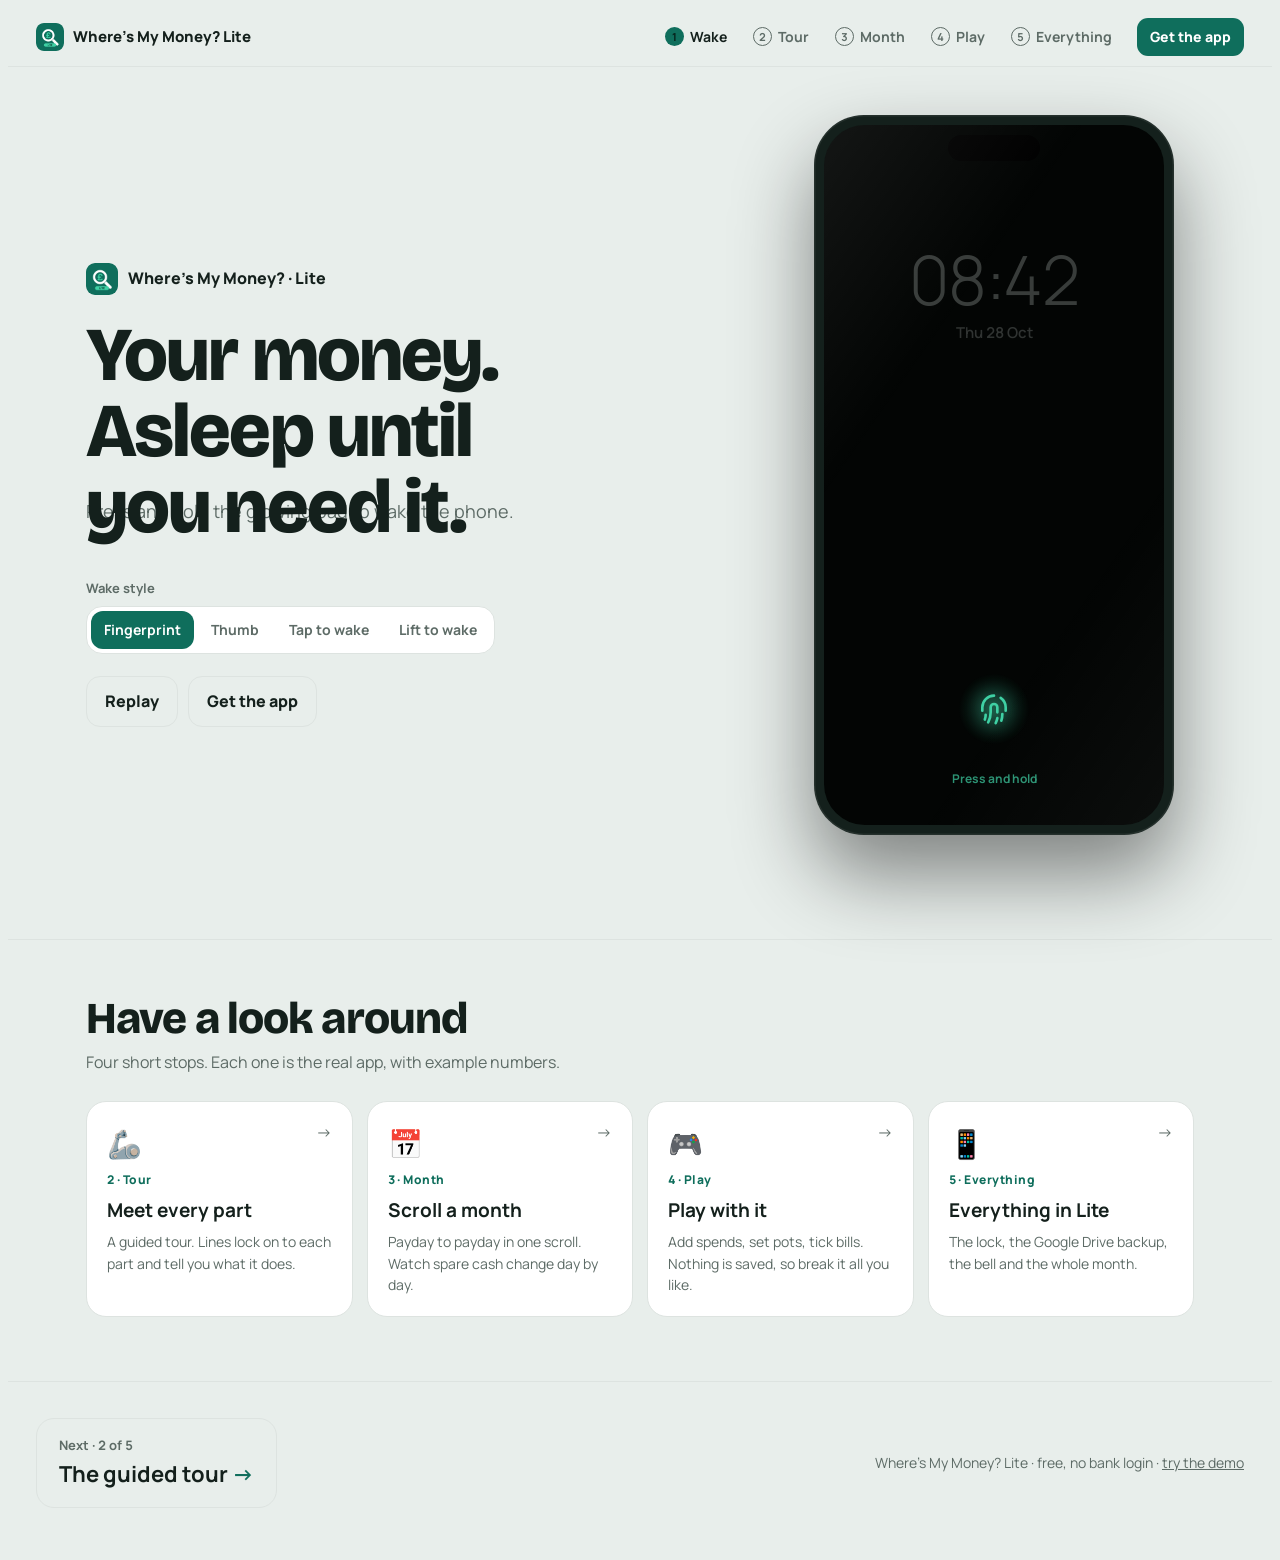
==== commit 4ccb10c0: "Remove the hands: keep only the thumb print swiping the screen Co-Authored-By: Claude Opus 5.5 <nore" ====
--- a/index.html
+++ b/index.html
@@ -206,18 +206,12 @@
 .chc p { margin: 0; color: var(--muted); font-size: 14px; }
 .chc i { font-style: normal; position: absolute; top: 18px; right: 20px; color: var(--muted); transition: transform .25s var(--ease), color .25s; }
 .chc:hover i { transform: translateX(4px); color: var(--accent); }
-/* the hand: hidden while the phone lies flat (lift style) and while the old thumb plays (thumb style) */
-.inhand svg.hand-back, .inhand svg.hand-front, .inhand .handshadow { transition: opacity .6s var(--ease); }
-.inhand:has(.phone.flat) svg.hand-back, .inhand:has(.phone.flat) svg.hand-front, .inhand:has(.phone.flat) .handshadow { opacity: 0; }
-.inhand.thumbing .hand-front .hthumb { opacity: 0; transition: opacity .3s; }
-.inhand .hand-front .hthumb { transition: opacity .4s .3s, transform .35s var(--ease); }
 .stage { padding-bottom: 40px; }
 @media (max-width: 960px) { .chgrid { grid-template-columns: repeat(2, minmax(0, 1fr)); } }
 @media (max-width: 520px) {
   .hl { min-height: 3.15em; }
   .chgrid { grid-template-columns: minmax(0, 1fr); }
-  .stage .inhand { width: 300px; max-width: 82%; translate: -14px 0; }
-  .stage .phone { width: 100%; }
+  .stage .phone { width: 300px; max-width: 86%; }
 }
 
 @media (max-width: 960px) {
@@ -361,7 +355,6 @@
   const reduce = matchMedia('(prefers-reduced-motion: reduce)').matches;
   const page = $('page'), phone = $('phone'), screen = $('screen'), pad = $('pad');
   const C = 2 * Math.PI * 40;
-  const hand = window.Hand ? Hand.wrap(phone) : null;
 
   // storyboard: [start ms, end ms, name, what happens]. Times are from the moment the unlock is accepted.
   const BEATS = [
@@ -420,7 +413,7 @@
     pad.classList.remove('holding', 'done'); pad.classList.toggle('hide', style === 'tap' || style === 'lift');
     $('padhint').textContent = HINT[style];
     phone.classList.toggle('flat', style === 'lift');
-    $('thumb').classList.remove('go'); if (hand) hand.classList.remove('thumbing');
+    $('thumb').classList.remove('go');
     $('sub').textContent = SUB[style];
     $('play').hidden = style === 'finger' || style === 'tap';
     beatEls.forEach(b => b.classList.remove('now', 'done'));
@@ -496,7 +489,7 @@
   $('play').onclick = () => {
     if (state !== 'sleep') sleep();
     if (reduce) return woken();
-    if (style === 'thumb') { beatAt(0, true); if (hand) { hand.classList.add('thumbing'); setTimeout(() => hand.classList.remove('thumbing'), 2400); } const t = $('thumb'); t.classList.remove('go'); void t.offsetWidth; t.classList.add('go');
+    if (style === 'thumb') { beatAt(0, true); const t = $('thumb'); t.classList.remove('go'); void t.offsetWidth; t.classList.add('go');
       later(650, () => pad.classList.add('holding')); later(1550, () => { pad.classList.remove('holding'); wake(); }); }
     else if (style === 'lift') { phone.classList.remove('flat'); later(1000, () => wake(undefined, undefined)); }
     else wake();
--- a/site.css
+++ b/site.css
@@ -34,27 +34,6 @@
 .nextch .small { color: var(--muted, #93a39d); font-size: 14px; }
 .nextch .small a { color: inherit; }
 
-/* ---------- the hand holding the phone ---------- */
-/* .inhand wraps .phone. The hand is two SVG layers: .hand-back sits behind the phone (palm, fingers), .hand-front on top (thumb, fingertips).
-   Both cover the same box: from 30% left of the phone to 40% right, from 37.5% down to 37.5% below it (viewBox -120 300 680 800, phone = 0..400 x 0..800). */
-.inhand { position: relative; display: grid; grid-template-columns: minmax(0, 1fr); justify-items: center; isolation: isolate; max-width: 100%; }
-.inhand > .phone { min-width: 0; }
-.inhand > .phone { z-index: 1; }
-.inhand .hand-back, .inhand .hand-front { position: absolute; left: -30%; width: 170%; top: 37.5%; height: 100%; pointer-events: none; overflow: visible; }
-.inhand .hand-back { z-index: 0; -webkit-mask-image: linear-gradient(#000 62%, transparent 92%); mask-image: linear-gradient(#000 62%, transparent 92%); }
-.inhand .hand-front { z-index: 2; -webkit-mask-image: linear-gradient(#000 62%, transparent 92%); mask-image: linear-gradient(#000 62%, transparent 92%); }
-.inhand .hand-front .hthumb { transform-box: view-box; transform-origin: 520px 880px; transition: transform .35s cubic-bezier(.2,.8,.2,1); }
-.inhand.press .hand-front .hthumb { transform: rotate(-4deg) translate(-6px, 2px); }
-/* the gentle hover: the whole hand + phone floats */
-.inhand.float { animation: handfloat 6.5s ease-in-out infinite; }
-@keyframes handfloat {
-  0%, 100% { transform: translateY(0) rotate(-1.2deg); }
-  50% { transform: translateY(-12px) rotate(.6deg); }
-}
-.inhand .handshadow { position: absolute; z-index: -1; left: 10%; right: 0; bottom: -46%; height: 60px; border-radius: 50%; background: radial-gradient(closest-side, rgba(0,0,0,.35), transparent); filter: blur(6px); pointer-events: none; }
-/* the wrapper needs the phone's width: the phone keeps its own width rule */
-.inhand > .phone { max-width: 100%; }
-
 /* ---------- thumb print on the glass ---------- */
 .tprint { position: absolute; z-index: 30; width: 60px; height: 78px; margin: -39px 0 0 -30px; border-radius: 50%; pointer-events: none; opacity: 0;
   background:
@@ -66,13 +45,6 @@
 :root[data-theme="light"] .tprint { filter: invert(1); }
 @media (prefers-color-scheme: light) { :root:not([data-theme="dark"]) .tprint.inv { filter: invert(1); } }
 
-@media (max-width: 520px) {
-  .inhand.float { animation-duration: 7.5s; }
-}
-@media (prefers-reduced-motion: reduce) {
-  .inhand.float { animation: none; }
-  .inhand .hand-front .hthumb { transition: none; }
-}
 
-/* the hand can reach past the page edge: never make the page scroll sideways */
+/* never make the page scroll sideways */
 body { overflow-x: clip; }
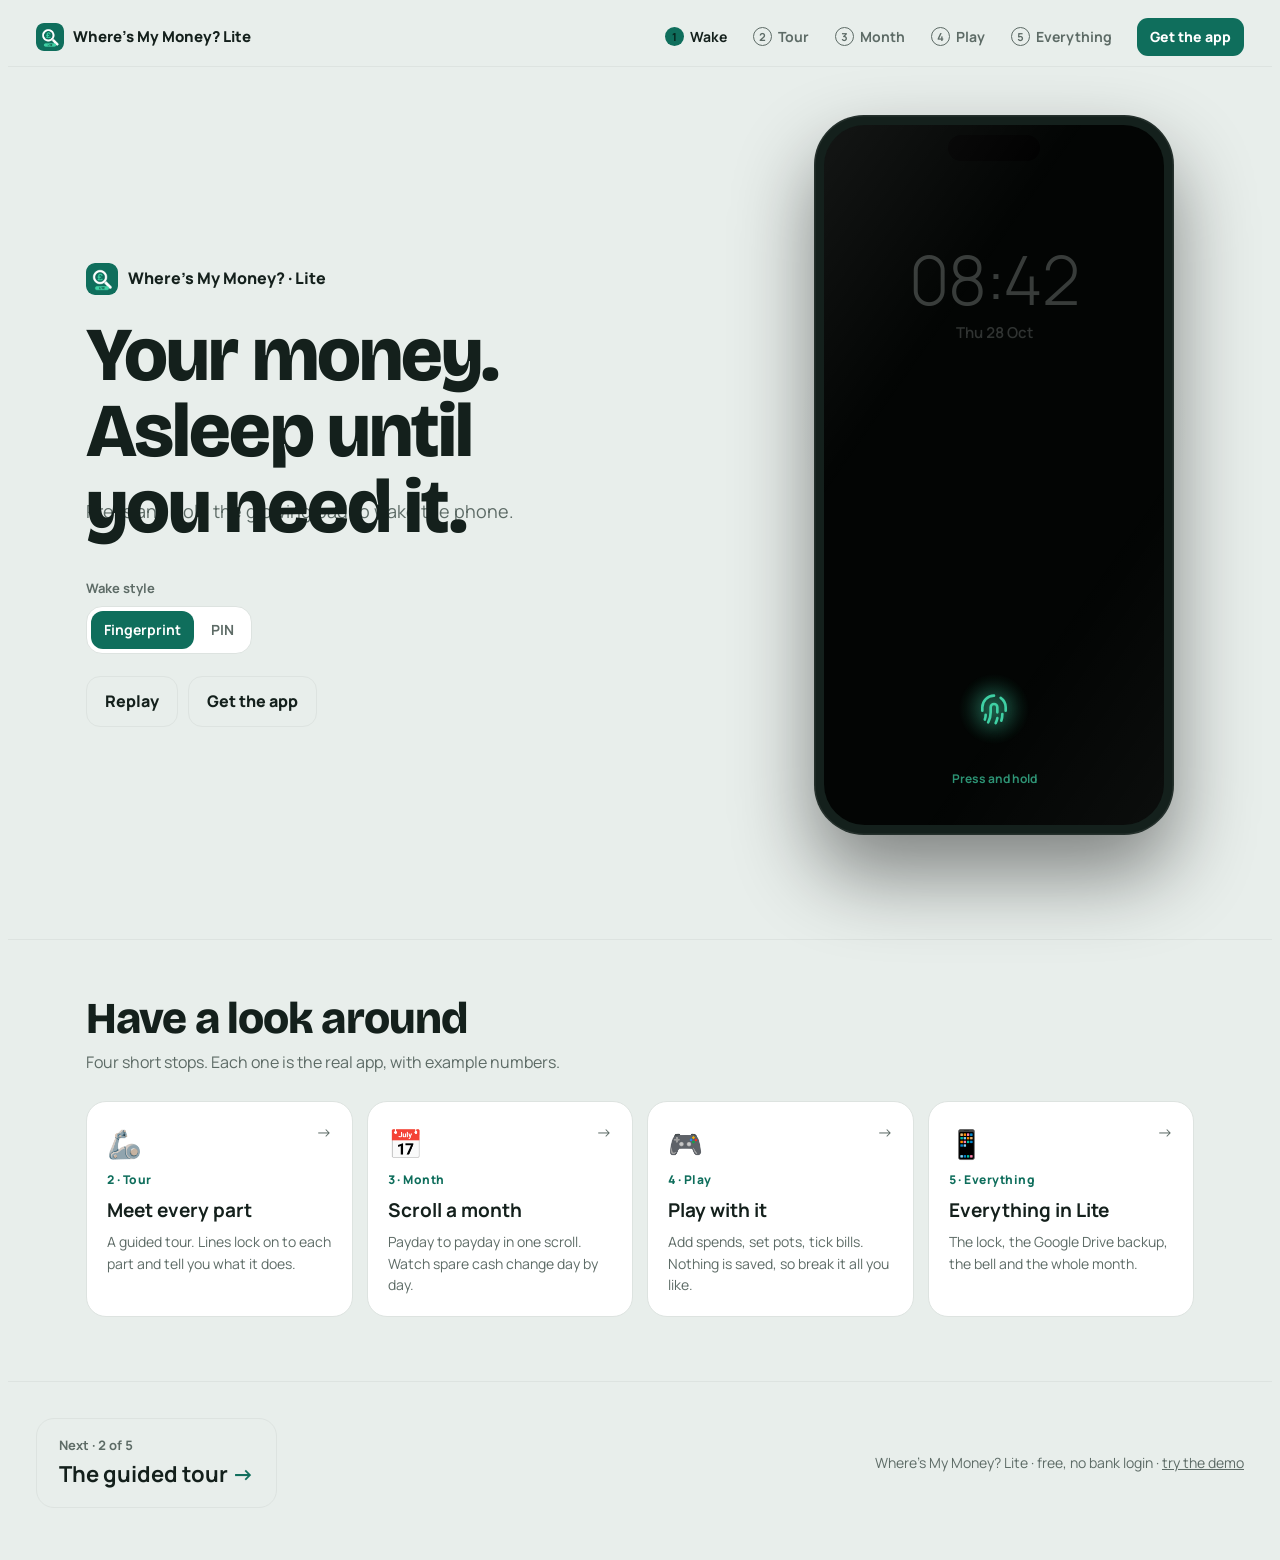
==== commit 80f19dc7: "Wake page: only Fingerprint and PIN unlock styles Co-Authored-By: Claude Opus 5.5 <noreply@anthropic" ====
--- a/index.html
+++ b/index.html
@@ -74,7 +74,6 @@
 .phone { position: relative; width: 360px; max-width: 100%; background: var(--phone); border-radius: 50px; padding: 10px;
   box-shadow: 0 40px 80px rgba(0,0,0,.45), inset 0 0 0 1.5px rgba(255,255,255,.07);
   transform-style: preserve-3d; transition: transform 1.1s var(--ease); }
-.phone.flat { transform: rotateX(58deg) translateY(60px) scale(.88); }
 .phone.shake { animation: shake .26s linear; }
 @keyframes shake { 20% { translate: -3px 0; } 40% { translate: 3px 0; } 60% { translate: -2px 0; } 80% { translate: 2px 0; } }
 .screen { position: relative; height: 700px; border-radius: 41px; overflow: hidden; background: var(--glass); touch-action: manipulation; -webkit-user-select: none; user-select: none; }
@@ -114,15 +113,20 @@
 .p-lock .padhint, .p-app .padhint { opacity: 0; }
 .ripple { position: absolute; width: 84px; height: 84px; border-radius: 50%; border: 2px solid #3fd0a4; pointer-events: none; z-index: 11; translate: -50% -50%; animation: ripple 1s var(--ease) forwards; }
 @keyframes ripple { from { transform: scale(.6); opacity: .9; } to { transform: scale(4.2); opacity: 0; } }
-.tapdot { position: absolute; width: 46px; height: 46px; border-radius: 50%; background: rgba(63,208,164,.35); translate: -50% -50%; pointer-events: none; z-index: 11; animation: tap .5s var(--ease) forwards; }
-@keyframes tap { from { transform: scale(.4); opacity: 1; } to { transform: scale(1.4); opacity: 0; } }
-.thumb { position: absolute; right: -150px; bottom: -260px; width: 170px; z-index: 13; pointer-events: none; opacity: 0; }
-.thumb.go { animation: thumb 2.3s var(--ease) forwards; }
-@keyframes thumb {
-  0% { opacity: 0; transform: translate(60px, 80px) rotate(-18deg); }
-  25% { opacity: 1; transform: translate(-112px, -132px) rotate(-26deg); }
-  32%, 66% { opacity: 1; transform: translate(-112px, -126px) rotate(-26deg) scale(.97); }
-  100% { opacity: 0; transform: translate(40px, 60px) rotate(-14deg); } }
+/* PIN keypad (any 4 numbers) */
+.pin { position: absolute; left: 50%; bottom: 66px; translate: -50% 0; width: 228px; z-index: 12; display: grid; gap: 18px; justify-items: center; transition: opacity .4s; }
+.pin.hide, .p-lock .pin, .p-app .pin { opacity: 0; pointer-events: none; }
+.pindots { display: flex; gap: 14px; }
+.pindots i { width: 12px; height: 12px; border-radius: 50%; border: 1.5px solid #3fd0a4; transition: background .15s, transform .15s; }
+.pindots i.on { background: #3fd0a4; transform: scale(1.1); }
+.pinkeys { display: grid; grid-template-columns: repeat(3, 60px); gap: 12px 24px; }
+.pinkeys button { width: 60px; height: 60px; border-radius: 50%; border: 1px solid rgba(63,208,164,.25); background: rgba(63,208,164,.08); color: #e8f5f0;
+  font: 600 24px var(--display, inherit); cursor: pointer; transition: background .15s, transform .1s; touch-action: manipulation; }
+.pinkeys button:active, .pinkeys button.hit { background: rgba(63,208,164,.35); transform: scale(.94); }
+.pinkeys button:focus-visible { outline: 2px solid #3fd0a4; outline-offset: 2px; }
+.pinkeys .z { grid-column: 2; }
+.pinkeys .del { background: none; border-color: transparent; font-size: 20px; color: #93a39d; }
+@media (max-width: 520px) { .pinkeys { grid-template-columns: repeat(3, 54px); gap: 10px 20px; } .pinkeys button { width: 54px; height: 54px; font-size: 21px; } }
 
 /* the app (Darren's real layout) */
 .app { opacity: 0; background: var(--stage); color: var(--text); padding: 44px 12px 16px; overflow: hidden; pointer-events: none; }
@@ -239,13 +243,10 @@
         <span class="lbl" id="stylelbl">Wake style</span>
         <div class="seg" role="group" aria-labelledby="stylelbl" id="styleseg">
           <button type="button" data-s="finger" aria-pressed="true">Fingerprint</button>
-          <button type="button" data-s="thumb" aria-pressed="false">Thumb</button>
-          <button type="button" data-s="tap" aria-pressed="false">Tap to wake</button>
-          <button type="button" data-s="lift" aria-pressed="false">Lift to wake</button>
+          <button type="button" data-s="pin" aria-pressed="false">PIN</button>
         </div>
       </div>
       <div class="acts">
-        <button type="button" class="btn pri" id="play">Wake it</button>
         <button type="button" class="btn" id="replay">Replay</button>
         <a class="btn ghost" href="https://df-ai-lab.github.io/wheres-my-money-lite/" target="_blank" rel="noopener">Get the app</a>
       </div>
@@ -322,12 +323,15 @@
             <svg class="fp" width="40" height="40" viewBox="0 0 24 24" fill="none" stroke="currentColor" stroke-width="1.6" stroke-linecap="round"><path d="M12 4a7 7 0 0 0-7 7v2"/><path d="M19 13v-2a7 7 0 0 0-3-5.7"/><path d="M8.5 20c.9-1.6 1.5-3.6 1.5-6v-3a2 2 0 0 1 4 0v3"/><path d="M14 17.5c-.2 1-.5 2-1 3"/><path d="M17 15c0 1.5-.2 2.8-.6 4"/><path d="M7 15.5c0 1-.2 2-.5 2.8"/></svg>
           </button>
           <div class="padhint" id="padhint">Press and hold</div>
-          <svg class="thumb" id="thumb" viewBox="0 0 170 300" aria-hidden="true">
-            <defs><linearGradient id="skin" x1="0" x2="1"><stop offset="0" stop-color="#d9a37f"/><stop offset="1" stop-color="#b97f5c"/></linearGradient></defs>
-            <path d="M40 300 L40 90 Q40 20 85 20 Q130 20 130 90 L130 300 Z" fill="url(#skin)"/>
-            <path d="M58 70 Q58 36 85 36 Q112 36 112 70 L112 92 Q85 102 58 92 Z" fill="#f1d3bf" opacity=".85"/>
-            <path d="M48 170 Q85 182 122 170" stroke="#a46e4e" stroke-width="2" fill="none" opacity=".5"/>
-          </svg>
+          <div class="pin hide" id="pin" role="group" aria-label="Enter a 4 number PIN">
+            <div class="pindots" id="pindots" aria-hidden="true"><i></i><i></i><i></i><i></i></div>
+            <div class="pinkeys" id="pinkeys">
+              <button type="button">1</button><button type="button">2</button><button type="button">3</button>
+              <button type="button">4</button><button type="button">5</button><button type="button">6</button>
+              <button type="button">7</button><button type="button">8</button><button type="button">9</button>
+              <button type="button" class="z">0</button><button type="button" class="del" aria-label="Delete">⌫</button>
+            </div>
+          </div>
         </div>
       </div>
     </div>
@@ -378,11 +382,9 @@
   const clear = () => { timers.forEach(clearTimeout); timers = []; };
   const SUB = {
     finger: 'Press and hold the glowing pad to wake the phone.',
-    thumb: 'Press Wake it and watch a thumb unlock it.',
-    tap: 'Double-tap the glass to wake it.',
-    lift: 'The phone is lying flat. Press Wake it to lift it up.',
+    pin: 'Type any 4 numbers to wake the phone.',
   };
-  const HINT = { finger: 'Press and hold', thumb: 'Watch the thumb', tap: 'Double-tap', lift: 'Lift to wake' };
+  const HINT = { finger: 'Press and hold', pin: 'Enter PIN' };
 
   function ring(parts) {
     let start = 0;
@@ -410,18 +412,16 @@
 
   function sleep() {
     clear(); page.classList.remove('awake', 'woke'); setState('sleep'); resetApp();
-    pad.classList.remove('holding', 'done'); pad.classList.toggle('hide', style === 'tap' || style === 'lift');
+    pad.classList.remove('holding', 'done'); pad.classList.toggle('hide', style === 'pin');
+    $('pin').classList.toggle('hide', style !== 'pin'); pinSet('');
     $('padhint').textContent = HINT[style];
-    phone.classList.toggle('flat', style === 'lift');
-    $('thumb').classList.remove('go');
     $('sub').textContent = SUB[style];
-    $('play').hidden = style === 'finger' || style === 'tap';
     beatEls.forEach(b => b.classList.remove('now', 'done'));
-    if (style === 'finger') beatAt(0, true);
+    beatAt(0, true);
   }
 
   function woken() {   // the final state with no motion
-    clear(); setState('app'); page.classList.add('awake', 'woke'); phone.classList.remove('flat');
+    clear(); setState('app'); page.classList.add('awake', 'woke');
     document.querySelectorAll('.app .bit').forEach(b => b.classList.add('in'));
     let start = 0; SEG.forEach(([c, p]) => { const el = document.querySelector('.ring .' + c); el.style.transition = 'none';
       el.setAttribute('stroke-dashoffset', -start * C); el.setAttribute('stroke-dasharray', (p * C > 3 ? p * C - 2 : p * C) + ' ' + C); start += p; });
@@ -444,7 +444,7 @@
     if (navigator.vibrate) navigator.vibrate(25);
     phone.classList.remove('shake'); void phone.offsetWidth; phone.classList.add('shake');
     const sr = screen.getBoundingClientRect();
-    if (x === undefined) { const pr = pad.getBoundingClientRect(); x = pr.left + pr.width / 2 - sr.left; y = pr.top + pr.height / 2 - sr.top; }
+    if (x === undefined) { const pr = (style === 'pin' ? $('pindots') : pad).getBoundingClientRect(); x = pr.left + pr.width / 2 - sr.left; y = pr.top + pr.height / 2 - sr.top; }
     ripples(x, y); beatAt(1, true); page.classList.add('woke');
     later(300, () => { setState('lock'); beatAt(2, true); });
     later(1500, () => { setState('app'); beatAt(3, true); document.querySelector('.ahead').classList.add('in'); document.querySelector('.tabl').classList.add('in'); });
@@ -466,7 +466,7 @@
 
   // fingerprint: press and hold 900 ms
   let hold = null;
-  const holdStart = e => { if (state !== 'sleep' || style === 'tap' || style === 'lift') return; if (e) e.preventDefault();
+  const holdStart = e => { if (state !== 'sleep' || style !== 'finger') return; if (e) e.preventDefault();
     pad.classList.add('holding'); $('padhint').textContent = 'Keep holding…';
     hold = setTimeout(() => { hold = null; pad.classList.remove('holding'); wake(); }, 900); };
   const holdEnd = () => { if (hold) { clearTimeout(hold); hold = null; pad.classList.remove('holding'); $('padhint').textContent = 'Hold a little longer'; } };
@@ -475,25 +475,24 @@
   pad.addEventListener('keydown', e => { if ((e.key === 'Enter' || e.key === ' ') && !e.repeat) holdStart(e); });
   pad.addEventListener('keyup', e => { if (e.key === 'Enter' || e.key === ' ') holdEnd(); });
 
-  // tap to wake: two taps within 350 ms
-  let lastTap = 0;
-  screen.addEventListener('pointerdown', e => {
-    if (style !== 'tap' || state !== 'sleep') return;
-    const sr = screen.getBoundingClientRect(), x = e.clientX - sr.left, y = e.clientY - sr.top;
-    const d = document.createElement('span'); d.className = 'tapdot'; d.style.left = x + 'px'; d.style.top = y + 'px'; screen.appendChild(d); setTimeout(() => d.remove(), 600);
-    const now = performance.now(); if (now - lastTap < 350) { lastTap = 0; wake(x, y); } else lastTap = now;
+  // PIN: any 4 numbers wake it
+  let pinVal = '';
+  function pinSet(v) { pinVal = v; document.querySelectorAll('#pindots i').forEach((d, i) => d.classList.toggle('on', i < v.length)); }
+  function pinKey(k, btn) {
+    if (style !== 'pin' || state !== 'sleep') return;
+    if (btn) { btn.classList.remove('hit'); void btn.offsetWidth; btn.classList.add('hit'); setTimeout(() => btn.classList.remove('hit'), 150); }
+    if (k === 'del') return pinSet(pinVal.slice(0, -1));
+    if (pinVal.length >= 4) return;
+    pinSet(pinVal + k);
+    if (pinVal.length === 4) later(220, () => wake());
+  }
+  document.querySelectorAll('#pinkeys button').forEach(b => b.onclick = () => pinKey(b.classList.contains('del') ? 'del' : b.textContent, b));
+  document.addEventListener('keydown', e => {
+    if (style !== 'pin' || state !== 'sleep' || e.target.closest('input, textarea')) return;
+    if (/^[0-9]$/.test(e.key)) pinKey(e.key, [...document.querySelectorAll('#pinkeys button')].find(b => b.textContent === e.key));
+    else if (e.key === 'Backspace') pinKey('del');
   });
-  screen.addEventListener('keydown', e => { if (style === 'tap' && (e.key === 'Enter' || e.key === ' ') && e.target === screen) { e.preventDefault(); wake(); } });
-
-  // Wake it: thumb and lift styles (and a shortcut for the others)
-  $('play').onclick = () => {
-    if (state !== 'sleep') sleep();
-    if (reduce) return woken();
-    if (style === 'thumb') { beatAt(0, true); const t = $('thumb'); t.classList.remove('go'); void t.offsetWidth; t.classList.add('go');
-      later(650, () => pad.classList.add('holding')); later(1550, () => { pad.classList.remove('holding'); wake(); }); }
-    else if (style === 'lift') { phone.classList.remove('flat'); later(1000, () => wake(undefined, undefined)); }
-    else wake();
-  };
+
   $('replay').onclick = () => { sleep(); if (reduce) later(50, woken); };
   document.querySelectorAll('#styleseg button').forEach(b => b.onclick = () => { style = b.dataset.s;
     document.querySelectorAll('#styleseg button').forEach(x => x.setAttribute('aria-pressed', x === b)); sleep(); if (reduce) later(50, woken); });
